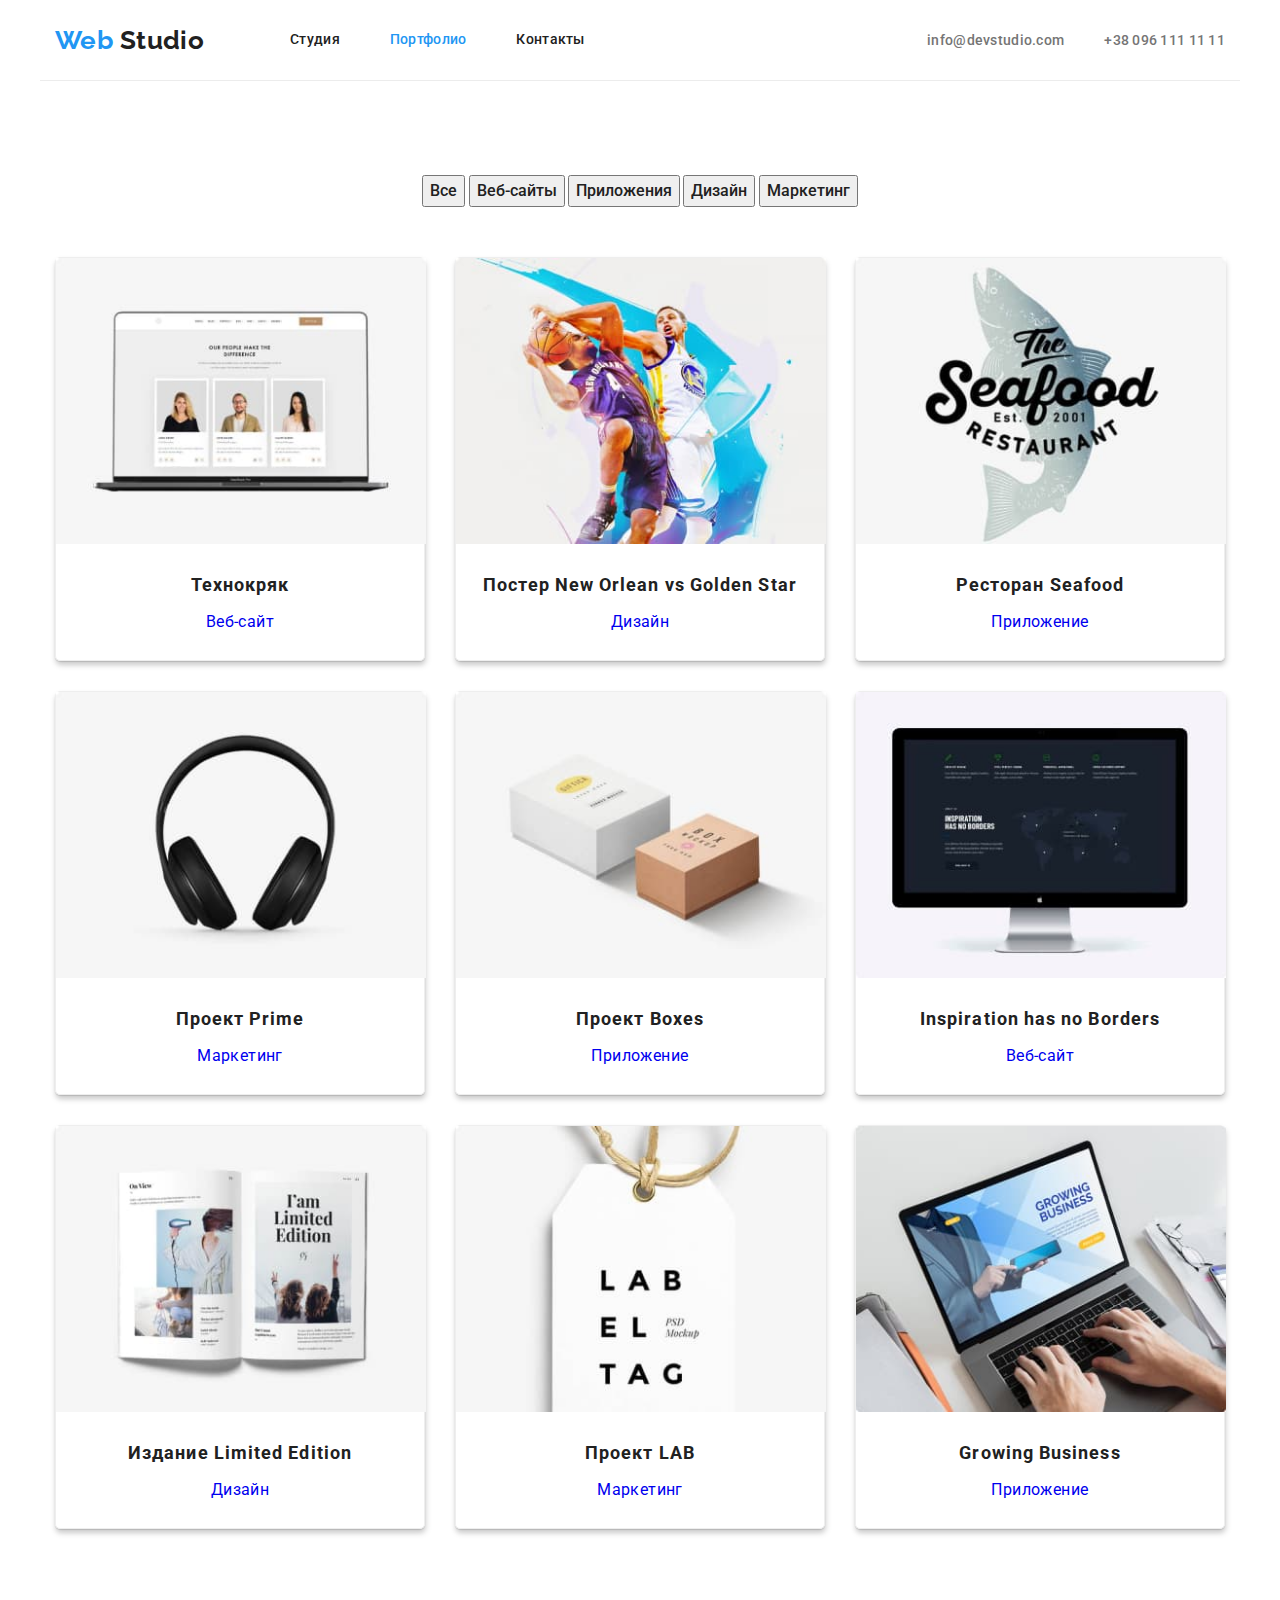
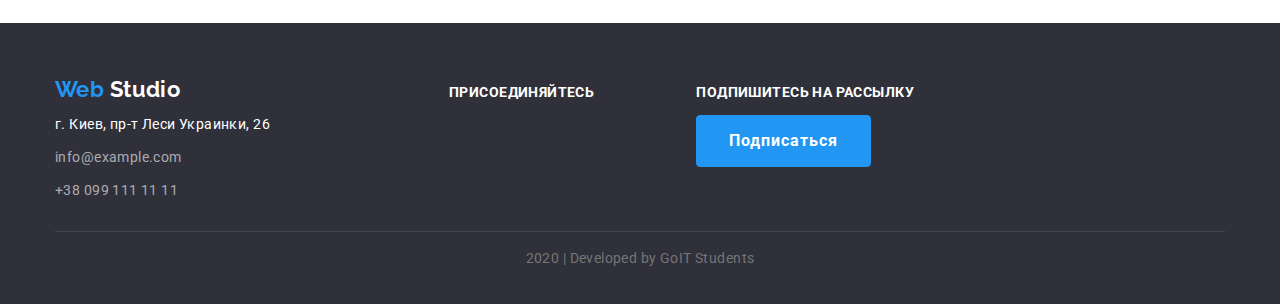
==== portfolio.html @ cd318f15 "dead-end" ====
<!DOCTYPE html>
<html lang="ru">
  <head>
    <meta charset="UTF-8" />
    <meta name="viewport" content="width=device-width, initial-scale=1.0" />
    <title>Document</title>
    <link
      href="https://fonts.googleapis.com/css2?family=Raleway:wght@700&family=Roboto:wght@400;500;700&display=swap"
      rel="stylesheet"
    />
    <link
      rel="stylesheet"
      href="https://cdnjs.cloudflare.com/ajax/libs/modern-normalize/0.6.0/modern-normalize.min.css"
    />
    <link rel="stylesheet" href="./css/styles.css" />
  </head>
  <body>
    <!--Header-->
    <header>
      <div class="container">
        <nav class="site-nav">
          <a class="logo" href="#" lang="en"
            ><span class="logo-accent">Web</span> Studio</a
          >
          <ul class="header-list">
            <li><a href="./index.html" class="link">Студия</a></li>
            <li>
              <a href="./portfolio.html" class="link current">Портфолио</a>
            </li>
            <li><a href="#" class="link">Контакты</a></li>
          </ul>
        </nav>
        <ul class="header-info">
          <li>
            <a href="mailto:info@devstudio.com" class="link-info">
              <img src="./images/envelope.svg" alt="" class="info-img" />
              info@devstudio.com</a
            >
          </li>
          <li>
            <a href="tel:+380961111111" class="link-info">
              <img src="./images/smartphone.svg" alt="" class="info-img" />+38
              096 111 11 11
            </a>
          </li>
        </ul>
      </div>
    </header>
    <main>
      <section class="section">
        <div class="container">
          <!-- Filters -->
          <div class="buttons">
            <button type="button" class="filter-button">Все</button>
            <button type="button" class="filter-button">Веб-сайты</button>
            <button type="button" class="filter-button">Приложения</button>
            <button type="button" class="filter-button">Дизайн</button>
            <button type="button" class="filter-button">Маркетинг</button>
          </div>
          <!-- List -->
          <ul class="project-list">
            <li class="project-item">
              <a href="#">
                <img src="./images/tehnohryak.jpg" alt="" class="project-img" />
                <h3 class="project-name">Технокряк</h3>
                <p class="project-class">Веб-сайт</p></a
              >
              <!-- <p>
              Технокряк это современная площадка распространения коронавируса.
              Компании используют эту платформу для цифрового шпионажа и атак на
              защищённые сервера конкурентов.
            </p> -->
            </li>
            <li class="project-item">
              <a href="#">
                <img src="./images/poster.jpg" alt="" class="project-img" />
                <h3 class="project-name">Постер New Orlean vs Golden Star</h3>
                <p class="project-class">Дизайн</p></a
              >
              <!-- <p>
              Классический текст-«рыба» (условный, зачастую бессмысленный
              текст-заполнитель, вставляемый в макет страницы).
            </p> -->
            </li>
            <li class="project-item">
              <a href="#">
                <img src="./images/seafood.jpg" alt="" class="project-img" />
                <h3 class="project-name">Ресторан Seafood</h3>
                <p class="project-class">Приложение</p>
              </a>
              <!-- <p>
              Lorem ipsum dolor sit amet, eu errem eloquentiam pro. Fuisset
              platonem postulant eos id, ut mazim legere pri, nostrud debitis no
              usu.
            </p> -->
            </li>
            <li class="project-item">
              <a href="#">
                <img src="./images/prime.jpg" alt="" class="project-img" />
                <h3 class="project-name">Проект Prime</h3>
                <p class="project-class">Маркетинг</p></a
              >
              <!-- <p>
              Reprimique eloquentiam ex has, at rebum tempor nec. Qui molestiae
              conclusionemque ut. Quo denique theophrastus ea, an his justo
              deseruisse.
            </p> -->
            </li>
            <li class="project-item">
              <a href="#">
                <img src="./images/boxes.jpg" alt="" class="project-img" />
                <h3 class="project-name">Проект Boxes</h3>
                <p class="project-class">Приложение</p></a
              >
              <!-- <p>
              Классический текст-«рыба» (условный, зачастую бессмысленный
              текст-заполнитель, вставляемый в макет страницы).
            </p> -->
            </li>
            <li class="project-item">
              <a href="#">
                <img src="./images/design.jpg" alt="" class="project-img" />
                <h3 class="project-name">Inspiration has no Borders</h3>
                <p class="project-class">Веб-сайт</p></a
              >
              <!-- <p>
              Lorem ipsum dolor sit amet, eu errem eloquentiam pro. Fuisset
              platonem postulant eos id, ut mazim legere pri, nostrud debitis no
              usu.
            </p> -->
            </li>
            <li class="project-item">
              <a href="#">
                <img
                  src="./images/limited-edition.jpg"
                  alt=""
                  class="project-img"
                />
                <h3 class="project-name">Издание Limited Edition</h3>
                <p class="project-class">Дизайн</p></a
              >
              <!-- <p>
              Reprimique eloquentiam ex has, at rebum tempor nec. Qui molestiae
              conclusionemque ut. Quo denique theophrastus ea, an his justo
              deseruisse.
            </p> -->
            </li>
            <li class="project-item">
              <a href="#">
                <img src="./images/lab.jpg" alt="" class="project-img" />
                <h3 class="project-name">Проект LAB</h3>
                <p class="project-class">Маркетинг</p></a
              >
              <!-- <p class="project-class">
              Классический текст-«рыба» (условный, зачастую бессмысленный
              текст-заполнитель, вставляемый в макет страницы).
            </p> -->
            </li>
            <li class="project-item">
              <a href="#">
                <img src="./images/desktop.jpg" alt="" class="project-img" />
                <h3 class="project-name">Growing Business</h3>
                <p class="project-class">Приложение</p></a
              >
              <!-- <p>
              Lorem ipsum dolor sit amet, eu errem eloquentiam pro. Fuisset
              platonem postulant eos id, ut mazim legere pri, nostrud debitis no
              usu.
            </p> -->
            </li>
          </ul>
        </div>
      </section>
    </main>
    <!-- Footer -->
    <footer class="footer">
      <div class="container">
        <div class="footer-list">
          <div class="footer-address">
            <a class="logo-secondary" href="" lang="en"
              ><span class="logo-accent">Web</span> Studio</a
            >
            <address class="address">
              <div class="physical-address">
                г. Киев, пр-т Леси Украинки, 26
              </div>
              <div class="email-address">info@example.com</div>
              <div class="phone-address">+38 099 111 11 11</div>
            </address>
          </div>
          <div class="footer-social">
            <h3 class="social-title">присоединяйтесь</h3>
            <ul class="social-list">
              <li class="social-item">
                <a href="#" aria-label="Instagram"
                  ><img src="./images/instagram.svg" alt=""
                /></a>
              </li>
              <li class="social-item">
                <a href="#" aria-label="Twitter"
                  ><img src="./images/twitter.svg" alt=""
                /></a>
              </li>
              <li class="social-item">
                <a href="#" aria-label="Facebook"
                  ><img src="./images/facebook.svg" alt=""
                /></a>
              </li>
              <li class="social-item">
                <a href="#" aria-label="LimkedIn"
                  ><img src="./images/linkedin.svg" alt=""
                /></a>
              </li>
            </ul>
          </div>
          <div class="footer-sign">
            <h3 class="social-title">Подпишитесь на рассылку</h3>
            <a href="#" class="button">Подписаться</a>
          </div>
        </div>
        <p>2020 | Developed by GoIT Students</p>
      </div>
    </footer>
  </body>
</html>
---- css/styles.css ----
:root {
  --primary-text-color: #757575;
  --main-title-color: #212121;
  --accent-text-color: #2196f3;
}
body {
  color: var(--primary-text-color);
  background-color: #ffffff;
  font-family: Roboto;
  font-size: 14px;
  font-weight: 400;
  letter-spacing: 0.03em;
}
ul {
  list-style: none;
  padding: 0;
  margin: 0;
}
.container {
  width: 1200px;
  padding: 0 15px;
  margin: 0 auto;
  text-align: center;
}
.section.border-bottom {
  border-bottom: 1px solid #ececec;
}
.section {
  padding-bottom: 94px;
  padding-top: 94px;
}
/* logo */
.logo {
  margin-right: 86px;
  color: var(--main-title-color);
  text-decoration: none;
  font-family: Raleway;
  font-weight: 700;
  font-size: 26px;
  line-height: 1.19;
}
.logo-secondary {
  display: block;
  margin-bottom: 10px;
  color: #ffffff;
  text-decoration: none;
  font-family: Raleway;
  font-weight: 700;
  font-size: 22px;
  line-height: 1.18;
}
.logo-accent {
  color: #2196f3;
}
/* header */
header .container {
  display: flex;
}
.site-nav {
  display: flex;
  align-items: center;
  margin-right: auto;
}
.header-list {
  display: flex;
}
.header-list li:not(:last-child) {
  margin-right: 50px;
}
.header-info {
  display: flex;
  align-items: center;
}
.header-info li:not(:last-child) {
  margin-right: 30px;
}
.info-img {
  margin-right: 10px;
}
header .link {
  display: block;
  padding: 32px 0;
  font-family: inherit;
  font-weight: 500;
  line-height: 1.14;
  letter-spacing: 0.02em;
  color: var(--main-title-color);
  text-decoration: none;
}
header .link.current {
  color: var(--accent-text-color);
}
header .link-info {
  font-family: inherit;
  font-weight: 500;
  line-height: 1.14;
  letter-spacing: 0.02em;
  color: var(--primary-text-color);
  text-decoration: none;
}
header .link:hover,
header .link:focus {
  color: var(--accent-text-color);
}
header .link-info:hover,
header .link-info:focus {
  color: var(--accent-text-color);
}
header .container {
  border-bottom: 1px solid #ececec;
}
/* footer */
.footer {
  background-color: #2f303a;
}
footer .container {
  padding-bottom: 24px;
}
.footer-list {
  display: flex;
  text-align: start;
  align-items: baseline;
  border-bottom: 1px solid rgba(255, 255, 255, 0.1);
  padding: 48px 0px 28px;
  margin-bottom: 18px;
}
.address {
  display: block;
  font-style: normal;
  font-weight: 400;
  line-height: 1.71;
  letter-spacing: 0.03em;
  color: rgba(255, 255, 255, 0.6);
}
.physical-address {
  margin-bottom: 9px;
  margin-right: 179px;
  color: #ffffff;
}
.footer-social {
  margin-right: 102px;
}
.social-title {
  font-weight: 700;
  font-size: 14px;
  line-height: 1.14;
  text-transform: uppercase;
  color: #ffffff;
}
.email-address {
  margin-bottom: 9px;
}
.social-list {
  display: flex;
  justify-content: center;
}
.social-item:not(:last-child) {
  margin-right: 10px;
}
/* Studio-page */
/* hero */
.hero {
  text-align: center;
  padding: 200px 237px;
  /* max-width: 1600px;
  height: 600px;
  background-image: linear-gradient(
      rgba(47, 48, 58, 0.8),
      rgba(47, 48, 58, 0.8)
    ),
    url('../images/hero.jpg');
  background-repeat: no-repeat;
  background-position: center;
  background-size: cover; */
}
.overlay {
  max-width: 1600px;
  height: 600px;
  background-image: linear-gradient(
      rgba(47, 48, 58, 0.8),
      rgba(47, 48, 58, 0.8)
    ),
    url('../images/hero.jpg');
  background-repeat: no-repeat;
  background-position: center;
  background-size: cover;
}
.hero-title {
  margin-top: 0;
  margin-bottom: 46px;
  font-weight: 900;
  font-size: 44px;
  line-height: 1.36;
  letter-spacing: 0.06em;
  text-transform: uppercase;
  color: #ffffff;
}
.button {
  display: inline-block;
  border-radius: 4px;
  padding: 10px 32px;

  color: #ffffff;
  background-color: var(--accent-text-color);
  border: 1px solid #2196f3;

  font-weight: 700;
  font-size: 16px;
  line-height: 30px;
  text-align: center;
  letter-spacing: 0.06em;
  text-decoration: none;
}
.button:hover,
.button:focus {
  color: var(--accent-text-color);
  background-color: #ffffff;
}
/* advantages */
.advantage-list {
  display: flex;
}
.advantage-item {
  width: calc((100%-90px) / 4);
  text-align: start;
}
.advantage-item:not(:last-child) {
  margin-right: 30px;
}
.advantage-frame {
  width: 270px;
  height: 120px;
  background: #f5f4fa;
}
.advantage-img {
  display: inline-block;
  margin-bottom: 30px;
}
.advantage-title {
  margin-top: 0;
  margin-bottom: 10px;

  font-weight: 700;
  font-size: inherit;
  line-height: 1.14;
  text-transform: uppercase;
  color: var(--main-title-color);
}
.advantage-text {
  margin-top: 0;
  margin-bottom: 0;
  line-height: 1.71;
}
.activity-main-title {
  margin-top: 0;
  margin-bottom: 50px;
  font-weight: 700;
  font-size: 36px;
  line-height: 1.17;
  text-align: center;
  color: var(--main-title-color);
}
.activity-list {
  display: flex;
}
.activity-item:not(:last-child) {
  margin-right: 30px;
}
/* .activity-title {
  font-weight: 700;
  font-size: inherit;
  line-height: 1.14;
  text-align: center;
  text-transform: uppercase;
  color: #ffffff;
} */
/* team */
.section.team {
  background-color: #f5f4fa;
}
.team-title {
  margin-top: 0;
  margin-bottom: 50px;
  font-weight: 700;
  font-size: 36px;
  line-height: 1.17;
  text-align: center;
  color: var(--main-title-color);
}
.team-list {
  display: flex;
}
.team-item {
  width: 270px;
  height: 422px;
  background: #ffffff;
  box-shadow: 0px 2px 1px rgba(0, 0, 0, 0.2), 0px 1px 1px rgba(0, 0, 0, 0.14),
    0px 1px 3px rgba(0, 0, 0, 0.12);
}
.team-item:not(:last-child) {
  margin-right: 30px;
}
.team-img {
  width: 270px;
  display: inline-block;
  margin-bottom: 30px;
}

.team-name {
  margin-top: 0;
  margin-bottom: 10px;
  font-weight: 500;
  font-size: 16px;
  line-height: 1.19;
  color: var(--main-title-color);
}
.team-profession {
  margin-top: 0;
  margin-bottom: 16px;
  font-size: 16px;
  line-height: 1.19;
}
/* clients */
.clients-title {
  margin-top: 0;
  margin-bottom: 50px;
  font-size: 36px;
  line-height: 1.17;
  text-align: center;
  color: var(--main-title-color);
}
.client-list {
  display: flex;
}
.client-item:not(:last-child) {
  margin-right: 30px;
}
/* Portfolio-page */
.buttons {
  margin-bottom: 50px;
}
.project-list {
  display: flex;
  flex-wrap: wrap;
}
.project-item {
  width: 370px;
  height: 404px;
  border: 1px solid #eeeeee;
  border-radius: 5px;
  box-shadow: 1px 4px 6px rgba(0, 0, 0, 0.16), 0px 4px 4px rgba(0, 0, 0, 0.06),
    0px 1px 1px rgba(0, 0, 0, 0.12);
}
.project-item:not(:nth-child(3n)) {
  margin-right: 30px;
}
.project-item:not(:nth-last-child(-n + 3)) {
  margin-bottom: 30px;
}
.filter-button {
  font-weight: 500;
  font-size: 16px;
  line-height: 1.63;
  text-align: center;
  color: var(--main-title-color);
}
.project-item a {
  text-decoration: none;
}
.project-img {
  margin-bottom: 20px;
  width: 370px;
}
.project-name {
  margin-top: 0;
  margin-bottom: 4px;
  font-weight: 700;
  font-size: 18px;
  line-height: 2;
  letter-spacing: 0.06em;
  color: var(--main-title-color);
}
.project-class {
  margin-top: 0;
  margin-bottom: 20px;
  font-size: 16px;
  line-height: 1.88;
}
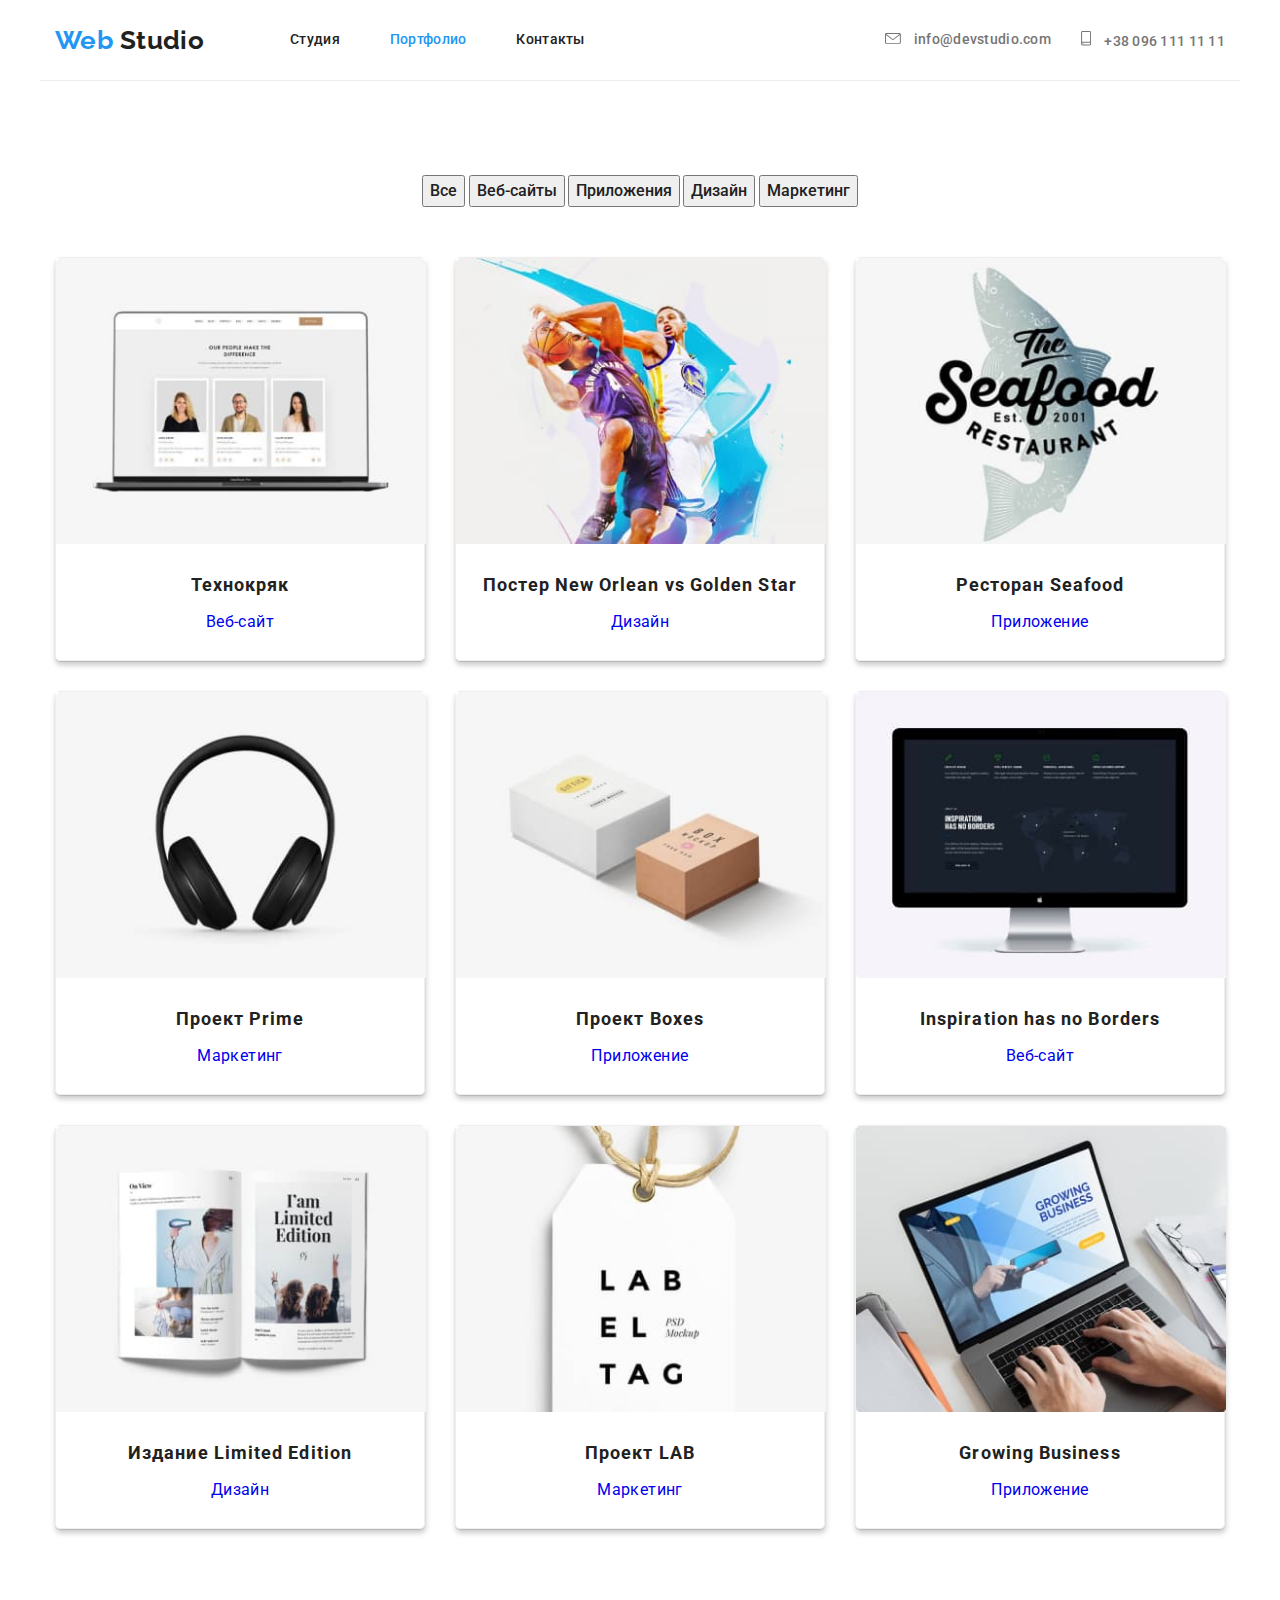
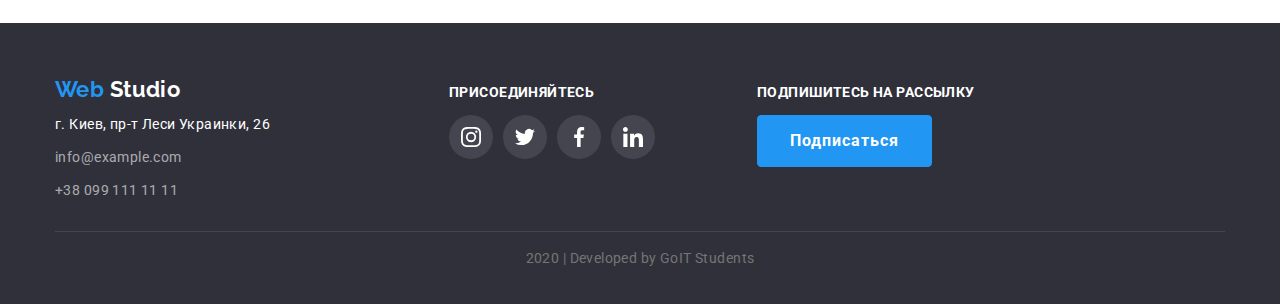
==== commit ad0c340a: "Draft1" ====
--- a/portfolio.html
+++ b/portfolio.html
@@ -32,15 +32,19 @@
         </nav>
         <ul class="header-info">
           <li>
-            <a href="mailto:info@devstudio.com" class="link-info">
-              <img src="./images/envelope.svg" alt="" class="info-img" />
+            <a href="mailto:info@devstudio.com" class="link-info"
+              ><svg class="info-img" width="16" height="11">
+                <use href="./images/sprite.svg#envelope"></use>
+              </svg>
               info@devstudio.com</a
             >
           </li>
           <li>
             <a href="tel:+380961111111" class="link-info">
-              <img src="./images/smartphone.svg" alt="" class="info-img" />+38
-              096 111 11 11
+              <svg class="info-img" width="10" height="15">
+                <use href="./images/sprite.svg#smartphone"></use>
+              </svg>
+              +38 096 111 11 11
             </a>
           </li>
         </ul>
@@ -189,32 +193,40 @@
             </address>
           </div>
           <div class="footer-social">
-            <h3 class="social-title">присоединяйтесь</h3>
+            <p class="social-title">присоединяйтесь</p>
             <ul class="social-list">
               <li class="social-item">
-                <a href="#" aria-label="Instagram"
-                  ><img src="./images/instagram.svg" alt=""
-                /></a>
-              </li>
-              <li class="social-item">
-                <a href="#" aria-label="Twitter"
-                  ><img src="./images/twitter.svg" alt=""
-                /></a>
-              </li>
-              <li class="social-item">
-                <a href="#" aria-label="Facebook"
-                  ><img src="./images/facebook.svg" alt=""
-                /></a>
+                <a href="#" aria-label="Instagram">
+                  <svg class="social-img" width="44" height="44">
+                    <use href="./images/sprite.svg#instagram"></use>
+                  </svg>
+                </a>
+              </li>
+              <li class="social-item">
+                <a href="#" aria-label="Twitter">
+                  <svg class="social-img" width="44" height="44">
+                    <use href="./images/sprite.svg#twitter"></use>
+                  </svg>
+                </a>
+              </li>
+              <li class="social-item">
+                <a href="#" aria-label="Facebook">
+                  <svg class="social-img" width="44" height="44">
+                    <use href="./images/sprite.svg#facebook"></use>
+                  </svg>
+                </a>
               </li>
               <li class="social-item">
                 <a href="#" aria-label="LimkedIn"
-                  ><img src="./images/linkedin.svg" alt=""
-                /></a>
+                  ><svg class="social-img" width="44" height="44">
+                    <use href="./images/sprite.svg#linkedin"></use>
+                  </svg>
+                </a>
               </li>
             </ul>
           </div>
           <div class="footer-sign">
-            <h3 class="social-title">Подпишитесь на рассылку</h3>
+            <p class="social-title">Подпишитесь на рассылку</p>
             <a href="#" class="button">Подписаться</a>
           </div>
         </div>
--- a/css/styles.css
+++ b/css/styles.css
@@ -74,8 +74,13 @@
 .header-info li:not(:last-child) {
   margin-right: 30px;
 }
+.header-info li {
+  display: flex;
+  align-items: center;
+}
 .info-img {
   margin-right: 10px;
+  fill: currentColor;
 }
 header .link {
   display: block;
@@ -147,6 +152,11 @@
   text-transform: uppercase;
   color: #ffffff;
 }
+.footer-social .social-img {
+  fill: #ffffff;
+  background-color: rgba(255, 255, 255, 0.1);
+  border-radius: 50%;
+}
 .email-address {
   margin-bottom: 9px;
 }
@@ -161,21 +171,13 @@
 /* hero */
 .hero {
   text-align: center;
-  padding: 200px 237px;
-  /* max-width: 1600px;
-  height: 600px;
-  background-image: linear-gradient(
-      rgba(47, 48, 58, 0.8),
-      rgba(47, 48, 58, 0.8)
-    ),
-    url('../images/hero.jpg');
-  background-repeat: no-repeat;
-  background-position: center;
-  background-size: cover; */
+  display: flex;
+  justify-content: center;
 }
 .overlay {
   max-width: 1600px;
   height: 600px;
+  padding: 200px 237px;
   background-image: linear-gradient(
       rgba(47, 48, 58, 0.8),
       rgba(47, 48, 58, 0.8)
@@ -228,13 +230,16 @@
   margin-right: 30px;
 }
 .advantage-frame {
+  display: flex;
+  margin-bottom: 30px;
   width: 270px;
   height: 120px;
   background: #f5f4fa;
+  justify-content: center;
+  align-items: center;
 }
 .advantage-img {
   display: inline-block;
-  margin-bottom: 30px;
 }
 .advantage-title {
   margin-top: 0;
@@ -320,6 +325,14 @@
   font-size: 16px;
   line-height: 1.19;
 }
+.social-img {
+  fill: #757575;
+}
+.social-img:hover {
+  fill: #ffffff;
+  background-color: var(--accent-text-color);
+  border-radius: 50%;
+}
 /* clients */
 .clients-title {
   margin-top: 0;
@@ -332,8 +345,25 @@
 .client-list {
   display: flex;
 }
+.client-item {
+  color: #afb1b8;
+  border: 1px solid #afb1b8;
+  border-radius: 4px;
+}
 .client-item:not(:last-child) {
   margin-right: 30px;
+}
+.client-item:hover {
+  border: 1px solid var(--accent-text-color);
+}
+.client-link {
+  color: #afb1b8;
+}
+.client-img {
+  fill: #afb1b8;
+}
+.client-img:hover {
+  fill: var(--accent-text-color);
 }
 /* Portfolio-page */
 .buttons {
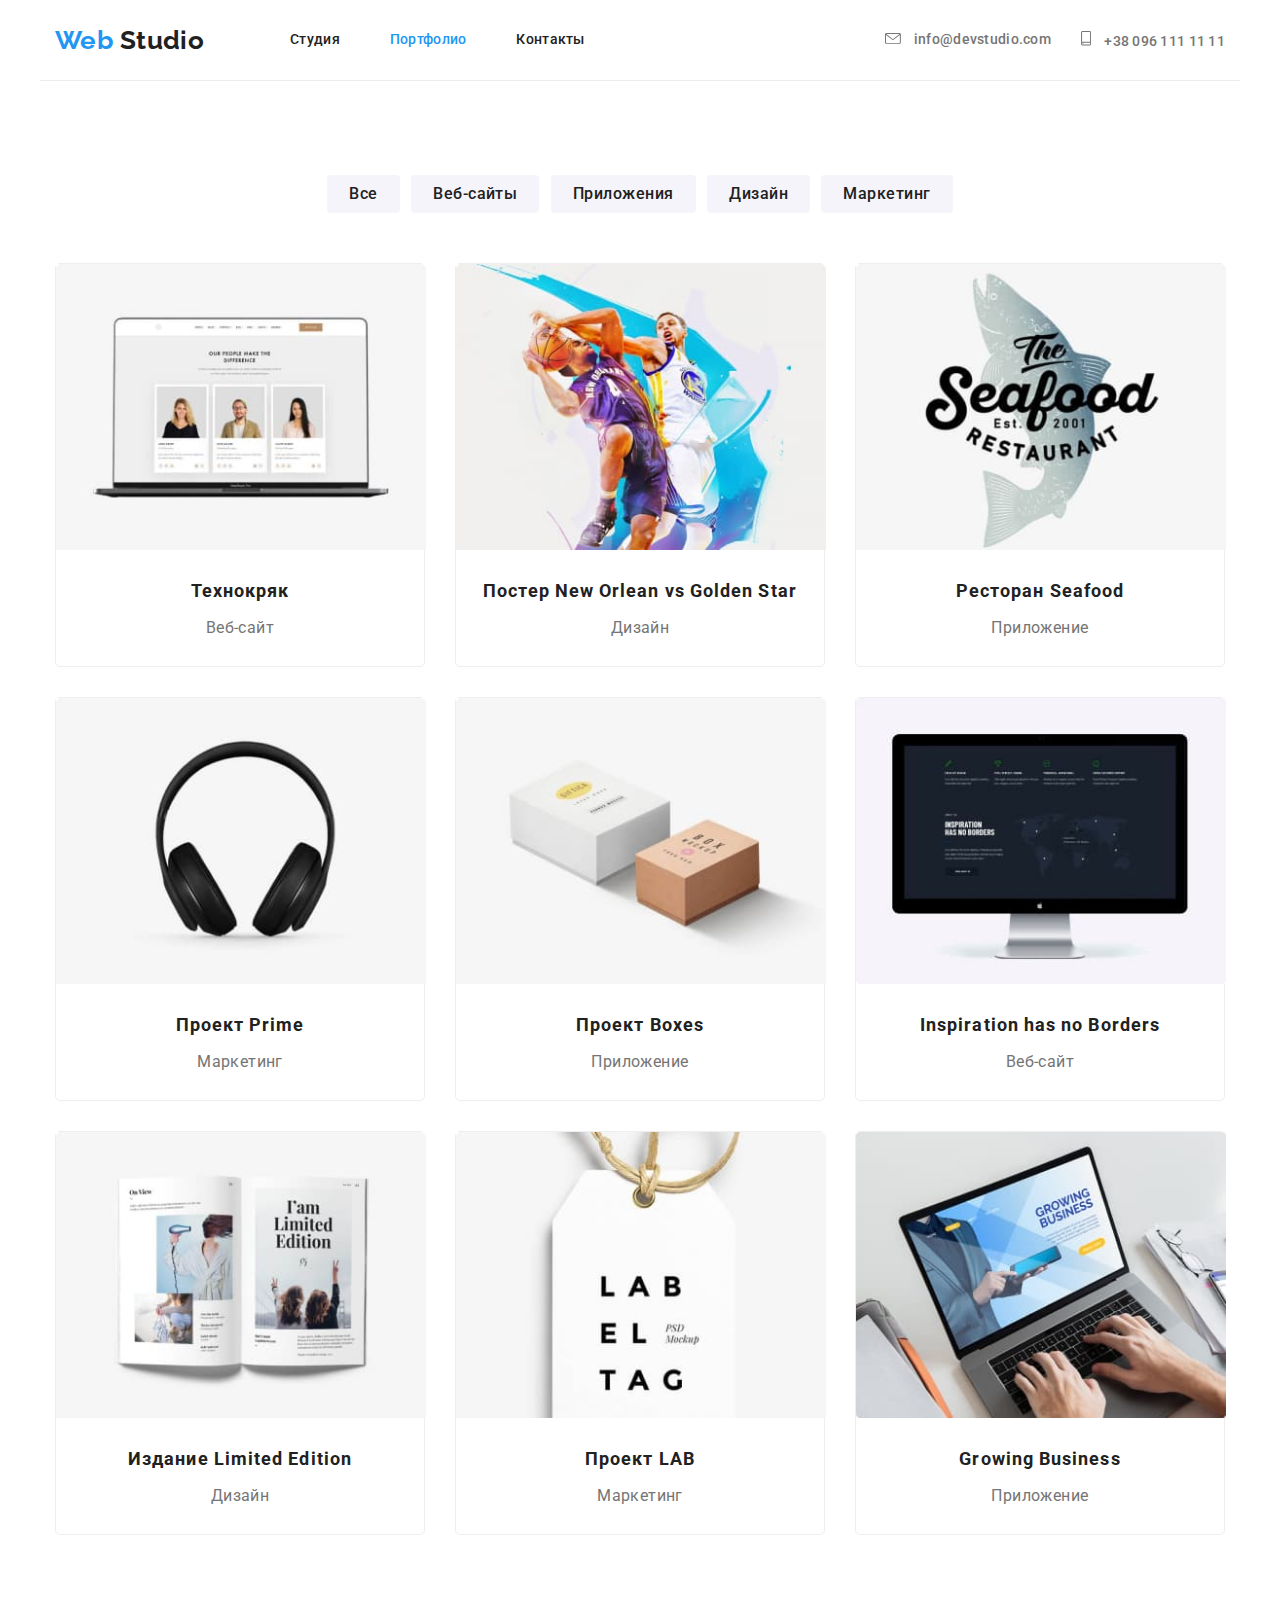
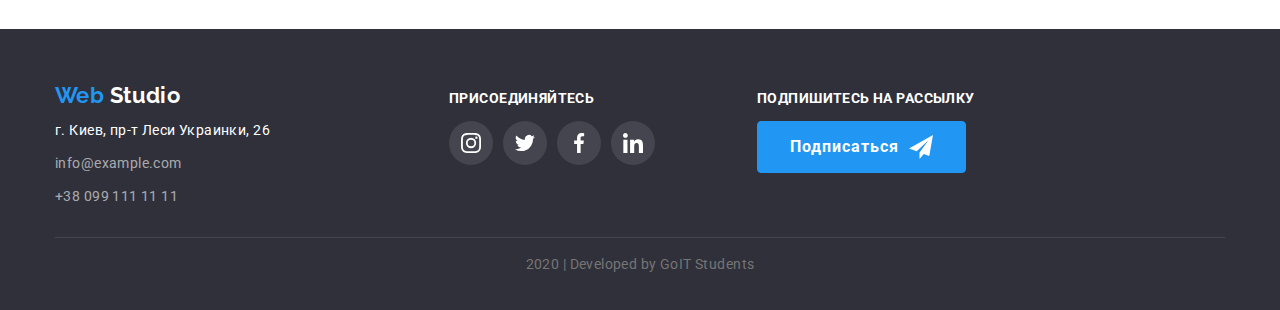
==== commit 87b916aa: "Draft2" ====
--- a/portfolio.html
+++ b/portfolio.html
@@ -181,9 +181,7 @@
       <div class="container">
         <div class="footer-list">
           <div class="footer-address">
-            <a class="logo-secondary" href="" lang="en"
-              ><span class="logo-accent">Web</span> Studio</a
-            >
+            <a class="logo-secondary" href="" lang="en"><span class="logo-accent">Web</span> Studio</a>
             <address class="address">
               <div class="physical-address">
                 г. Киев, пр-т Леси Украинки, 26
@@ -217,8 +215,7 @@
                 </a>
               </li>
               <li class="social-item">
-                <a href="#" aria-label="LimkedIn"
-                  ><svg class="social-img" width="44" height="44">
+                <a href="#" aria-label="LimkedIn"><svg class="social-img" width="44" height="44">
                     <use href="./images/sprite.svg#linkedin"></use>
                   </svg>
                 </a>
@@ -227,7 +224,11 @@
           </div>
           <div class="footer-sign">
             <p class="social-title">Подпишитесь на рассылку</p>
-            <a href="#" class="button">Подписаться</a>
+            <a href="#" class="button">Подписаться
+              <svg class="button-img" height="24" width="24">
+                <use href="./images/sprite.svg#send"></use>
+              </svg>
+            </a>
           </div>
         </div>
         <p>2020 | Developed by GoIT Students</p>
--- a/css/styles.css
+++ b/css/styles.css
@@ -167,6 +167,34 @@
 .social-item:not(:last-child) {
   margin-right: 10px;
 }
+.button {
+  display: inline-flex;
+  border-radius: 4px;
+  padding: 10px 32px;
+
+  color: #ffffff;
+  background-color: var(--accent-text-color);
+  border: 1px solid #2196f3;
+
+  font-weight: 700;
+  font-size: 16px;
+  line-height: 30px;
+  text-align: center;
+  letter-spacing: 0.06em;
+  text-decoration: none;
+  align-items: center;
+}
+.button:hover,
+.button:focus {
+  color: var(--accent-text-color);
+  background-color: #ffffff;
+}
+.button-img {
+  display: inline-flex;
+  margin-left: 10px;
+  fill: currentColor;
+}
+
 /* Studio-page */
 /* hero */
 .hero {
@@ -197,27 +225,7 @@
   text-transform: uppercase;
   color: #ffffff;
 }
-.button {
-  display: inline-block;
-  border-radius: 4px;
-  padding: 10px 32px;
-
-  color: #ffffff;
-  background-color: var(--accent-text-color);
-  border: 1px solid #2196f3;
-
-  font-weight: 700;
-  font-size: 16px;
-  line-height: 30px;
-  text-align: center;
-  letter-spacing: 0.06em;
-  text-decoration: none;
-}
-.button:hover,
-.button:focus {
-  color: var(--accent-text-color);
-  background-color: #ffffff;
-}
+
 /* advantages */
 .advantage-list {
   display: flex;
@@ -369,6 +377,26 @@
 .buttons {
   margin-bottom: 50px;
 }
+.filter-button:not(:last-child) {
+  margin-right: 8px;
+}
+.filter-button {
+  padding: 6px 22px;
+  font-weight: 500;
+  font-size: 16px;
+  line-height: 1.63;
+  text-align: center;
+  letter-spacing: 0.03em;
+  color: #212121;
+  background: #f5f4fa;
+  border: none;
+  border-radius: 4px;
+}
+.filter-button:focus,
+.filter-button:hover {
+  color: #ffffff;
+  background-color: var(--accent-text-color);
+}
 .project-list {
   display: flex;
   flex-wrap: wrap;
@@ -378,6 +406,8 @@
   height: 404px;
   border: 1px solid #eeeeee;
   border-radius: 5px;
+}
+.project-item:hover {
   box-shadow: 1px 4px 6px rgba(0, 0, 0, 0.16), 0px 4px 4px rgba(0, 0, 0, 0.06),
     0px 1px 1px rgba(0, 0, 0, 0.12);
 }
@@ -415,4 +445,5 @@
   margin-bottom: 20px;
   font-size: 16px;
   line-height: 1.88;
-}
+  color: var(--primary-text-color);
+}
